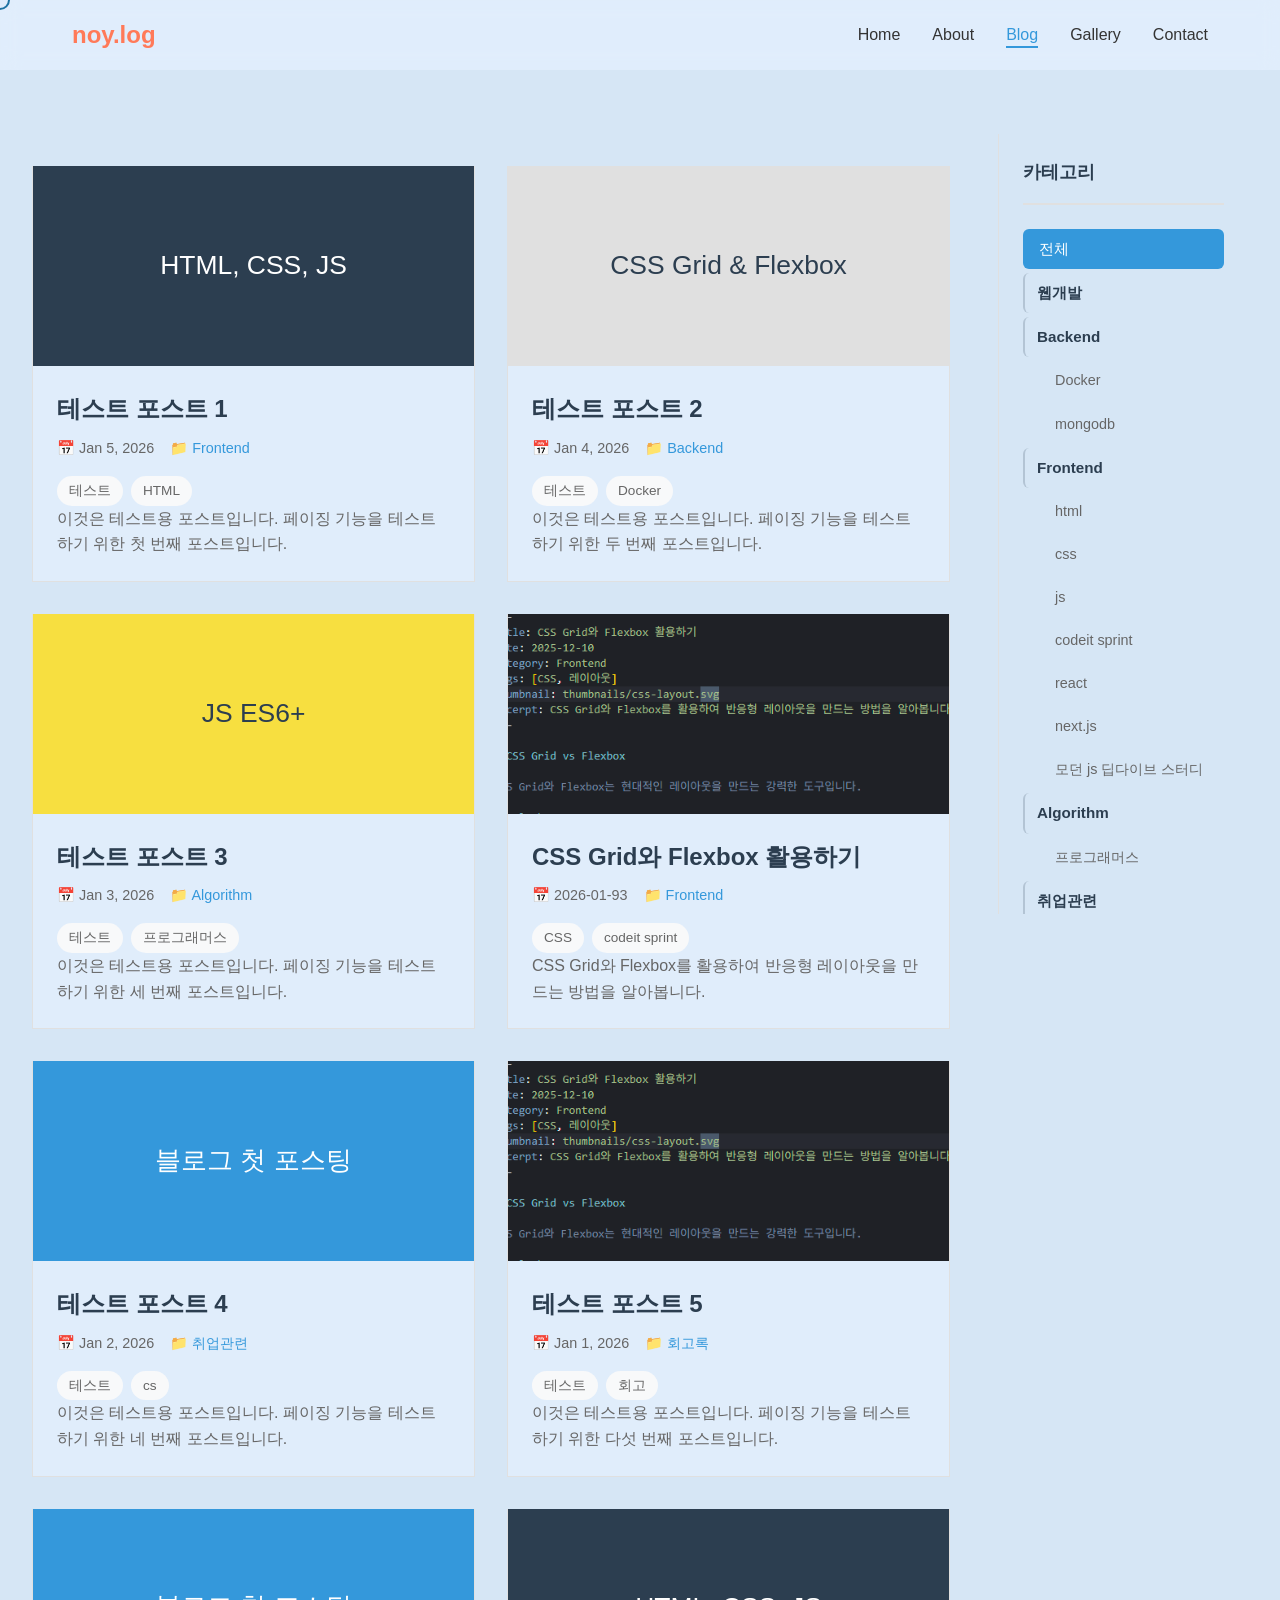
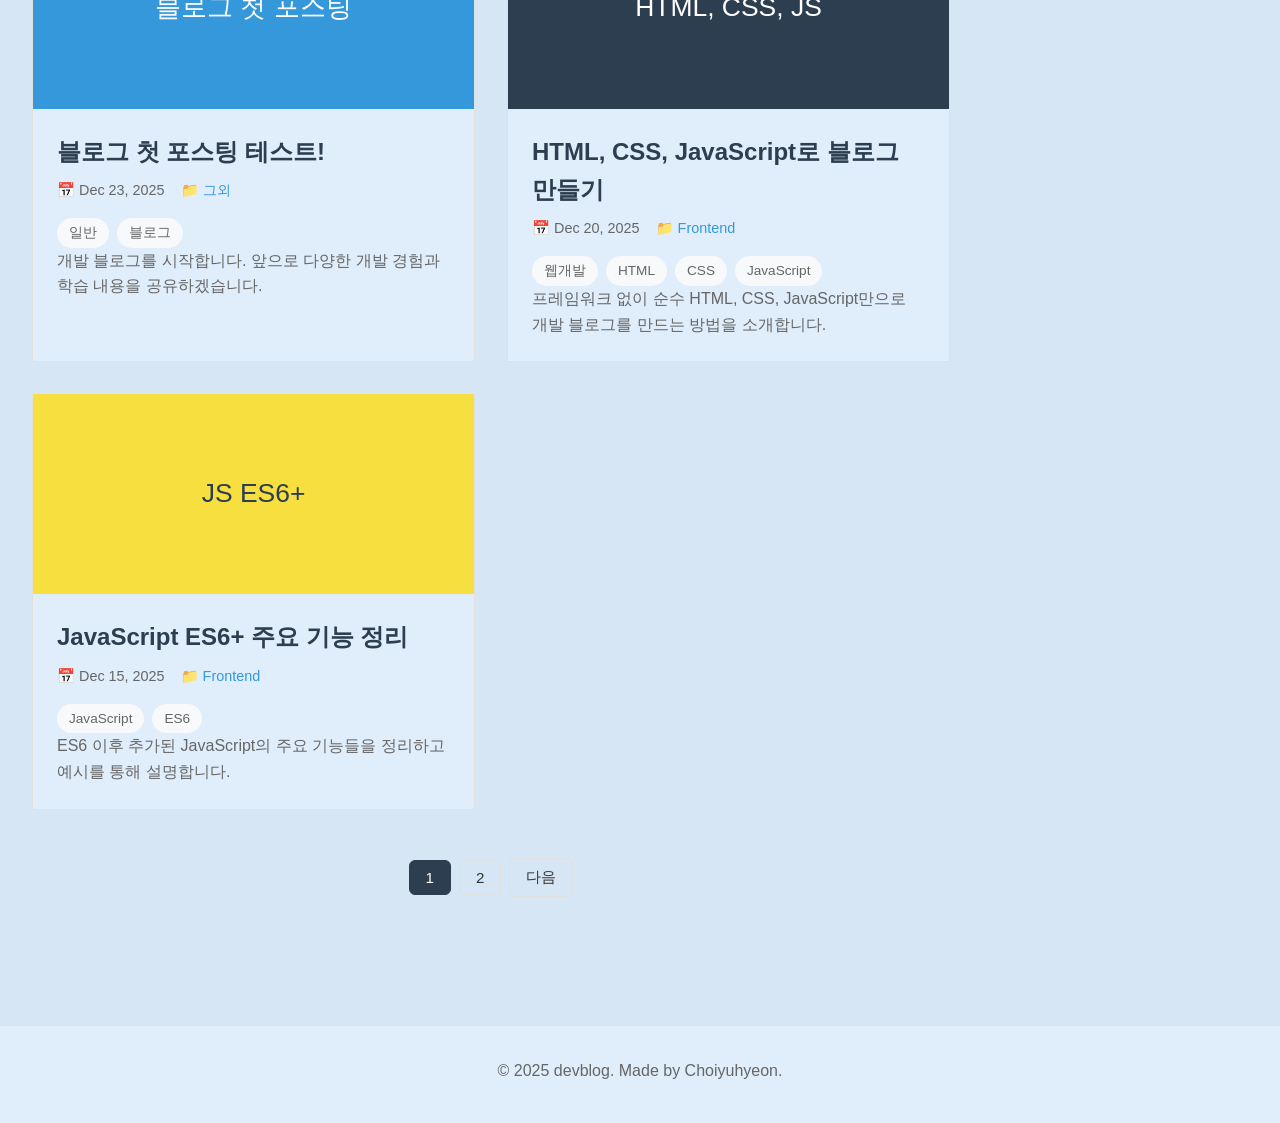
==== index.html @ 43430c58 "Initial commit" ====
<!DOCTYPE html>
<html lang="ko">
<head>
    <meta charset="UTF-8">
    <meta name="viewport" content="width=device-width, initial-scale=1.0">
    <title>devblog - 개발 블로그</title>
    <link rel="stylesheet" href="styles.css">
</head>
<body>
    <nav class="navbar">
        <div class="nav-container">
            <div class="logo">
                <a href="home.html">noy.log</a>
            </div>
            <ul class="nav-menu">
                <li><a href="home.html" class="nav-link">Home</a></li>
                <li><a href="about.html" class="nav-link">About</a></li>
                <li><a href="#blog" class="nav-link">Blog</a></li>
                <li><a href="#gallery" class="nav-link">Gallery</a></li>
                <li><a href="contact.html" class="nav-link">Contact</a></li>
            </ul>
            <button class="sidebar-toggle" id="sidebarToggle" aria-label="사이드바 토글" style="display: none;">☰</button>
            <button class="menu-toggle" aria-label="메뉴 토글">
                <span></span>
                <span></span>
                <span></span>
            </button>
        </div>
    </nav>

    <!-- Sidebar -->
    <aside class="sidebar" id="sidebar">
        <div class="sidebar-header">
            <h3>카테고리</h3>
            <button class="sidebar-close" id="sidebarClose" aria-label="사이드바 닫기">×</button>
        </div>
        <ul class="category-list" id="categoryList">
            <li><a href="#" class="category-link active" data-category="all" onclick="event.preventDefault(); if(typeof filterByCategory === 'function') filterByCategory('all');">전체</a></li>
            <!-- Categories will be loaded dynamically -->
        </ul>
    </aside>

    <div class="sidebar-overlay" id="sidebarOverlay"></div>

    <main class="main-content">

        <!-- Blog Section -->
        <section id="blog" class="section active">
            <div class="blog-container">
                <div class="blog-content">
                    <!-- <h2 class="section-title">블로그 파트 제목!</h2> -->
                    <div class="articles-grid" id="all-articles-grid">
                        <!-- All articles will be loaded here -->
                    </div>
                    <div class="pagination" id="pagination">
                        <!-- Pagination will be loaded here -->
                    </div>
                </div>
                <!-- Right Sidebar for Blog -->
                <aside class="blog-right-sidebar" id="blogRightSidebar">
                    <div class="blog-sidebar-header">
                        <h3>카테고리</h3>
                    </div>
                    <nav class="blog-category-nav">
                        <ul class="blog-category-list" id="blogCategoryList">
                            <!-- Categories will be loaded here -->
                        </ul>
                    </nav>
                </aside>
            </div>
        </section>

        <!-- Blog Post Detail -->
        <section id="post-detail" class="section">
            <div class="post-detail-container">
                <div class="post-detail-content-wrapper">
                    <div class="container">
                        <!-- <a href="#blog" class="back-link">← Back to Blog</a> -->
                        <article class="post-detail" id="post-detail-content">
                            <!-- Post detail will be loaded here -->
                        </article>
                    </div>
                </div>
                <aside class="post-detail-sidebar">
                    <div class="blog-sidebar-header">
                        <h3>카테고리</h3>
                    </div>
                    <nav class="blog-category-nav">
                        <ul class="blog-category-list" id="postDetailCategoryList">
                            <!-- Categories will be loaded here -->
                        </ul>
                    </nav>
                </aside>
            </div>
        </section>

        <!-- Gallery Section -->
        <section id="gallery" class="section">
            <div class="container">
                <h2 class="section-title">Gallery</h2>
                <div class="gallery-content">
                    <p>갤러리 섹션입니다. 프로젝트 스크린샷이나 이미지를 추가할 수 있습니다.</p>
                    <div class="gallery-grid">
                        <div class="gallery-item">
                            <div class="gallery-placeholder">이미지 1</div>
                        </div>
                        <div class="gallery-item">
                            <div class="gallery-placeholder">이미지 2</div>
                        </div>
                        <div class="gallery-item">
                            <div class="gallery-placeholder">이미지 3</div>
                        </div>
                    </div>
                </div>
            </div>
        </section>

    </main>

    <footer class="footer">
        <div class="container">
            <p>© 2025 devblog. Made by Choiyuhyeon.</p>
        </div>
    </footer>

    <div class="custom-cursor" id="customCursor"></div>
    <script src="script.js"></script>
</body>
</html>
---- styles.css ----
/* Reset and Base Styles */
* {
    margin: 0;
    padding: 0;
    box-sizing: border-box;
}

:root {
    --primary-color: #2c3e50;
    --secondary-color: #3498db;
    --text-color: #333;
    --text-light: #666;
    --bg-color: rgb(214, 230, 245);
    --bg-light: #f8f9fa;
    --border-color: #e0e0e0;
    --hover-color: #2980b9;
    --transition: all 0.3s ease;
}

@import url('https://fonts.googleapis.com/css2?family=Quicksand:wght@300;400;500;600;700&display=swap');

body {
    font-family: 'Quicksand', sans-serif;
    line-height: 1.6;
    color: var(--text-color);
    background-color: var(--bg-color);
    overflow-x: hidden;
    cursor: none; /* 기본 커서 숨기기 */
}

/* 커스텀 커서 */
.custom-cursor {
    width: 20px;
    height: 20px;
    border: 2px solid #FF7A59;
    border-radius: 50%;
    position: fixed;
    top: 0;
    left: 0;
    pointer-events: none;
    z-index: 9999;
    transition: transform 0.1s ease, width 0.2s ease, height 0.2s ease, border-color 0.2s ease, opacity 0.3s ease;
    transform: translate(-50%, -50%);
    mix-blend-mode: difference;
    opacity: 1;
}

.custom-cursor.hover {
    width: 40px;
    height: 40px;
    border-color: #FF7A59;
    background-color: rgba(255, 122, 89, 0.1);
}

.custom-cursor.click {
    transform: translate(-50%, -50%) scale(0.8);
}

/* Navigation */
.navbar {
    position: static;
    background-color: #e7f1ffa4;
    backdrop-filter: blur(10px);
    /* box-shadow: 0 2px 10px rgba(0, 0, 0, 0.1); */
    z-index: 1000;
    padding: 1rem 0;
}

.nav-container {
    max-width: 1200px;
    margin: 0 auto;
    padding: 0 2rem;
    display: flex;
    justify-content: space-between;
    align-items: center;
    gap: 1rem;
}

.nav-container .nav-menu {
    margin-left: auto;
}

.logo a {
    font-size: 1.5rem;
    font-weight: bold;
    color: #FF7A59;
    text-decoration: none;
    transition: var(--transition);
}

.logo a:hover {
    color: #FF7A59;
    opacity: 0.8;
}

.nav-menu {
    display: flex;
    list-style: none;
    gap: 2rem;
}

.nav-link {
    color: var(--text-color);
    text-decoration: none;
    font-weight: 500;
    transition: var(--transition);
    position: relative;
}

.nav-link:hover,
.nav-link.active {
    color: var(--secondary-color);
}

.nav-link.active::after {
    content: '';
    position: absolute;
    bottom: -5px;
    left: 0;
    right: 0;
    height: 2px;
    background-color: var(--secondary-color);
}

.menu-toggle {
    display: none;
    flex-direction: column;
    background: none;
    border: none;
    cursor: pointer;
    gap: 5px;
}

.menu-toggle span {
    width: 25px;
    height: 3px;
    background-color: var(--primary-color);
    transition: var(--transition);
}

.sidebar-toggle {
    display: block;
    background: none;
    border: none;
    font-size: 1.5rem;
    cursor: pointer;
    color: var(--primary-color);
    padding: 0.5rem;
    margin-left: 1rem;
    transition: var(--transition);
    order: 3;
}

.sidebar-toggle:hover {
    color: var(--secondary-color);
}

/* Sidebar */
.sidebar {
    position: fixed;
    left: -300px;
    top: 70px;
    width: 280px;
    height: calc(100vh - 70px);
    background-color: var(--bg-color);
    box-shadow: 2px 0 10px rgba(0, 0, 0, 0.1);
    transition: left 0.3s ease;
    z-index: 999;
    overflow-y: auto;
    border-right: 1px solid var(--border-color);
}

.sidebar.active {
    left: 0;
}

.sidebar-header {
    display: flex;
    justify-content: space-between;
    align-items: center;
    padding: 1.5rem;
    border-bottom: 1px solid var(--border-color);
    background-color: var(--bg-light);
}

.sidebar-header h3 {
    font-size: 1.25rem;
    color: var(--primary-color);
    margin: 0;
}

.sidebar-close {
    background: none;
    border: none;
    font-size: 2rem;
    cursor: pointer;
    color: var(--text-light);
    line-height: 1;
    padding: 0;
    width: 30px;
    height: 30px;
    display: flex;
    align-items: center;
    justify-content: center;
    transition: var(--transition);
}

.sidebar-close:hover {
    color: var(--primary-color);
}

.category-list {
    list-style: none;
    padding: 0;
    margin: 0;
}

.category-list li {
    border-bottom: 1px solid var(--border-color);
}

.category-link {
    display: block;
    padding: 1rem 1.5rem;
    color: var(--text-color);
    text-decoration: none;
    transition: var(--transition);
    font-weight: 500;
}

.category-link:hover {
    background-color: var(--bg-light);
    color: var(--secondary-color);
    padding-left: 2rem;
}

.category-link.active {
    background-color: var(--secondary-color);
    color: white;
}

.sidebar-overlay {
    position: fixed;
    top: 0;
    left: 0;
    right: 0;
    bottom: 0;
    background-color: rgba(0, 0, 0, 0.5);
    opacity: 0;
    visibility: hidden;
    transition: opacity 0.3s ease, visibility 0.3s ease;
    z-index: 998;
}

.sidebar-overlay.active {
    opacity: 1;
    visibility: visible;
}

/* Main Content */
.main-content {
    margin-top: 0;
    min-height: calc(100vh - 80px);
    transition: margin-left 0.3s ease;
}

/* home.html에서만 margin-top 제거 */
body:has(.home-hero) .main-content {
    margin-top: 0;
}

.section {
    display: none;
    padding: 4rem 0;
    animation: fadeIn 0.5s ease;
}

.section.active {
    display: block;
}

@keyframes fadeIn {
    from {
        opacity: 0;
        transform: translateY(20px);
    }
    to {
        opacity: 1;
        transform: translateY(0);
    }
}

.container {
    max-width: 1200px;
    margin: 0 auto;
    padding: 0 2rem;
}

/* Hero Section */
.hero {
    text-align: center;
    padding: 4rem 0;
    background: linear-gradient(135deg, var(--bg-light) 0%, var(--bg-color) 100%);
    border-radius: 10px;
    margin-bottom: 4rem;
}

.hero-title {
    font-size: 3rem;
    font-weight: bold;
    color: var(--primary-color);
    margin-bottom: 1rem;
}

.hero-subtitle {
    font-size: 1.25rem;
    color: var(--text-light);
}

/* Section Header */
.section-header {
    display: flex;
    justify-content: space-between;
    align-items: center;
    margin-bottom: 2rem;
}

.section-title {
    font-size: 2.5rem;
    color: var(--primary-color);
    margin-bottom: 2rem;
}

.view-all-link {
    color: var(--secondary-color);
    text-decoration: none;
    font-weight: 500;
    transition: var(--transition);
}

.view-all-link:hover {
    color: var(--hover-color);
}

/* Blog Container */
.blog-container {
    display: flex;
    gap: 3rem;
    max-width: 1400px;
    margin: 0 auto;
    padding: 0 2rem;
}

.blog-content {
    flex: 1;
    min-width: 0;
}

/* Articles Grid */
.articles-grid {
    display: grid;
    grid-template-columns: repeat(auto-fill, minmax(300px, 1fr));
    gap: 2rem;
    margin-top: 2rem;
}

/* Pagination */
.pagination {
    margin-top: 3rem;
    display: flex;
    justify-content: center;
    align-items: center;
}

.pagination-container {
    display: flex;
    gap: 0.5rem;
    align-items: center;
    flex-wrap: wrap;
}

.pagination-btn {
    padding: 0.5rem 1rem;
    border: 1px solid var(--border-color);
    background-color: var(--bg-color);
    color: var(--text-color);
    border-radius: 6px;
    cursor: pointer;
    transition: var(--transition);
    font-size: 0.95rem;
    min-width: 40px;
    text-align: center;
}


.pagination-btn.active {
    background-color: var(--primary-color);
    color: white;
    border-color: var(--primary-color);
}

.pagination-btn:disabled {
    opacity: 0.5;
    cursor: not-allowed;
}

.pagination-ellipsis {
    padding: 0 0.5rem;
    color: var(--text-light);
}

/* Blog Right Sidebar */
.blog-right-sidebar {
    width: 250px;
    position: sticky;
    top: 100px;
    height: fit-content;
    max-height: calc(100vh - 120px);
    background-color: var(--bg-color);
    border-left: 1px solid var(--border-color);
    padding: 1.5rem;
    overflow-y: hidden;
}

.blog-sidebar-header {
    margin-bottom: 1.5rem;
    padding-bottom: 1rem;
    border-bottom: 2px solid var(--border-color);
}

.blog-sidebar-header h3 {
    font-size: 1.1rem;
    font-weight: 600;
    color: var(--primary-color);
    margin: 0;
}

.blog-category-nav {
    margin: 0;
}

.blog-category-list {
    list-style: none;
    padding: 0;
    margin: 0;
}

.blog-category-list > li {
    margin-bottom: 0.25rem;
}

.blog-category-item {
    display: block;
    padding: 0.5rem 1rem;
    color: var(--text-color);
    text-decoration: none;
    border-radius: 6px;
    transition: var(--transition);
    font-weight: 500;
    font-size: 0.95rem;
}

.blog-category-item:hover {
    background-color: transparent;
    color: var(--secondary-color);
}

.blog-category-item.active {
    background-color: var(--secondary-color);
    color: white;
}

.blog-category-item.parent {
    font-weight: 600;
    color: var(--primary-color);
    margin-top: 0.75rem;
    margin-bottom: 0.25rem;
    border-left: 2px solid rgba(44, 62, 80, 0.2);
    padding-left: 0.75rem;
}

.blog-category-item.parent:first-child {
    margin-top: 0;
}

.blog-category-item.child {
    padding-left: 2rem;
    font-weight: 400;
    font-size: 0.9rem;
    color: var(--text-light);
}

.blog-category-item.child:hover {
    color: var(--secondary-color);
}

.blog-category-item.child.active {
    background-color: var(--secondary-color);
    color: white;
}

.article-card {
    background: #e7f1ffa4;
    border: 1px solid var(--border-color);
    border-top: none;
    border-radius: 0;
    padding: 0;
    transition: var(--transition);
    cursor: pointer;
    text-decoration: none;
    color: inherit;
    display: block;
    overflow: hidden;
}

.article-thumbnail {
    width: 100%;
    height: 200px;
    overflow: hidden;
    background-color: var(--bg-light);
    display: flex;
    align-items: center;
    justify-content: center;
    flex-shrink: 0;
}

.article-thumbnail img {
    width: 100%;
    height: 100%;
    object-fit: cover;
    transition: var(--transition);
    display: block;
}

.article-card:hover .article-thumbnail img {
    transform: scale(1.05);
}

.article-content {
    padding: 1.5rem;
}

.article-card:hover {
    /* transform: translateY(-5px); */
    box-shadow: 0 10px 30px rgba(0, 0, 0, 0.1);
    /* border-color: var(--secondary-color); */
}

.article-card .article-content h3 {
    font-size: 1.5rem;
    margin-bottom: 0.5rem;
    color: var(--primary-color);
}

.article-card .article-content .article-meta {
    display: flex;
    align-items: center;
    gap: 1rem;
    margin-bottom: 1rem;
    font-size: 0.9rem;
    color: var(--text-light);
}

.article-date {
    display: flex;
    align-items: center;
    gap: 0.5rem;
}

.article-category {
    display: flex;
    align-items: center;
    gap: 0.5rem;
    color: var(--secondary-color);
    font-weight: 500;
}

.article-tags {
    display: flex;
    gap: 0.5rem;
    flex-wrap: wrap;
    margin-top: 1rem;
}

.tag {
    background-color: var(--bg-light);
    color: var(--text-light);
    padding: 0.25rem 0.75rem;
    border-radius: 20px;
    font-size: 0.85rem;
}

.article-card .article-content .article-excerpt {
    color: var(--text-light);
    line-height: 1.6;
}

/* Post Detail */
.back-link {
    display: inline-block;
    margin-bottom: 2rem;
    color: var(--secondary-color);
    text-decoration: none;
    font-weight: 500;
    transition: var(--transition);
}

.back-link:hover {
    color: var(--hover-color);
}

/* Post Detail Container */
.post-detail-container {
    display: flex;
    gap: 3rem;
    max-width: 1400px;
    margin: 0 auto;
    padding: 0 2rem;
}

.post-detail-sidebar {
    width: 250px;
    position: sticky;
    top: 100px;
    height: fit-content;
    max-height: calc(100vh - 120px);
    background-color: var(--bg-color);
    border-left: 1px solid var(--border-color);
    padding: 1.5rem;
    overflow-y: hidden;
}

.post-detail-content-wrapper {
    flex: 1;
    min-width: 0;
}

.post-detail {
    max-width: 800px;
    margin: 0 auto;
    background: var(--bg-color);
    padding: 2rem;
    border-radius: 8px;
    border: 1px solid #B7CDE3;
    /* box-shadow: 0 2px 10px rgba(0, 0, 0, 0.05); */
}

.post-detail h1 {
    font-size: 2.5rem;
    color: var(--primary-color);
    margin-bottom: 1rem;
}

.post-detail .post-meta {
    display: flex;
    align-items: center;
    flex-wrap: wrap;
    gap: 1rem;
    margin-bottom: 2rem;
    padding-bottom: 1rem;
    border-bottom: 1px solid #B7CDE3;
    color: var(--text-light);
}

.post-detail .post-meta > span {
    display: inline-flex;
    align-items: center;
}

.post-detail .post-meta .article-tags {
    display: inline-flex;
    align-items: center;
    gap: 0.5rem;
    margin: 0;
}

.post-detail .post-content {
    line-height: 1.8;
    color: var(--text-color);
}

.post-detail .post-content h2 {
    font-size: 2rem;
    color: var(--primary-color);
    margin-top: 2rem;
    margin-bottom: 1rem;
}

.post-detail .post-content h3 {
    font-size: 1.5rem;
    color: var(--primary-color);
    margin-top: 1.5rem;
    margin-bottom: 0.75rem;
}

.post-detail .post-content p {
    margin-bottom: 1rem;
}

.post-detail .post-content code {
    background-color: #1a1a1a;
    color: #e5e5e5;
    padding: 0.2rem 0.4rem;
    border-radius: 4px;
    font-family: 'Courier New', monospace;
    font-size: 0.9em;
}

.post-detail .post-content pre {
    background-color: #1a1a1a;
    color: #e5e5e5;
    padding: 1.5rem;
    border-radius: 8px;
    overflow-x: auto;
    margin: 1.5rem 0;
    position: relative;
    border: 1px solid #333;
}

.post-detail .post-content pre code {
    background: none;
    padding: 0;
    color: #e5e5e5;
    font-size: 0.9rem;
    line-height: 1.6;
    display: block;
}

/* 코드 블록 언어 라벨 */
.post-detail .post-content pre::before {
    content: attr(data-lang);
    position: absolute;
    top: 0.5rem;
    right: 1rem;
    font-size: 0.75rem;
    color: #888;
    text-transform: uppercase;
    font-weight: 600;
    letter-spacing: 0.05em;
}

.post-detail .post-content pre:not([data-lang])::before,
.post-detail .post-content pre[data-lang=""]::before {
    display: none;
}

/* 코드 하이라이팅 색상 */
.post-detail .post-content pre code .code-keyword {
    color: #c792ea;
    font-weight: 600;
}

.post-detail .post-content pre code .code-string {
    color: #c3e88d;
}

.post-detail .post-content pre code .code-number {
    color: #f78c6c;
}

.post-detail .post-content pre code .code-comment {
    color: #546e7a;
    font-style: italic;
}

.post-detail .post-content ul,
.post-detail .post-content ol {
    margin-left: 2rem;
    margin-bottom: 1rem;
}

.post-detail .post-content li {
    margin-bottom: 0.5rem;
}

/* About Section */
.about-content {
    max-width: 800px;
    margin: 0 auto;
}

.about-text p {
    margin-bottom: 1.5rem;
    line-height: 1.8;
    color: var(--text-color);
}

.skills {
    margin-top: 2rem;
}

.skills h3 {
    font-size: 1.5rem;
    color: var(--primary-color);
    margin-bottom: 1rem;
}

.skills-list {
    list-style: none;
    display: flex;
    flex-wrap: wrap;
    gap: 1rem;
}

.skills-list li {
    background-color: var(--bg-light);
    padding: 0.5rem 1rem;
    border-radius: 20px;
    color: var(--text-color);
}

/* Gallery Section */
.gallery-content {
    max-width: 1000px;
    margin: 0 auto;
}

.gallery-grid {
    display: grid;
    grid-template-columns: repeat(auto-fill, minmax(250px, 1fr));
    gap: 1.5rem;
    margin-top: 2rem;
}

.gallery-item {
    aspect-ratio: 1;
    border-radius: 8px;
    overflow: hidden;
    box-shadow: 0 2px 10px rgba(0, 0, 0, 0.1);
}

.gallery-placeholder {
    width: 100%;
    height: 100%;
    background: linear-gradient(135deg, var(--bg-light) 0%, var(--border-color) 100%);
    display: flex;
    align-items: center;
    justify-content: center;
    color: var(--text-light);
    font-weight: 500;
}

/* Contact Section */
.contact-content {
    max-width: 600px;
    margin: 0 auto;
    text-align: center;
}

.contact-content p {
    margin-bottom: 2rem;
    font-size: 1.1rem;
    color: var(--text-color);
}

.contact-links {
    display: flex;
    justify-content: center;
    gap: 2rem;
    flex-wrap: wrap;
}

.contact-link {
    display: inline-block;
    padding: 0.75rem 2rem;
    background-color: var(--secondary-color);
    color: white;
    text-decoration: none;
    border-radius: 25px;
    transition: var(--transition);
    font-weight: 500;
}

.contact-link:hover {
    background-color: var(--hover-color);
    transform: translateY(-2px);
    box-shadow: 0 5px 15px rgba(52, 152, 219, 0.3);
}

/* Footer */
.footer {
    background-color: #e7f1ffa4;
    padding: 2rem 0;
    text-align: center;
    margin-top: 4rem;
    border-top: 1px solid var(--border-color);
}

.footer p {
    color: var(--text-light);
    margin-bottom: 0.5rem;
}

.footer-sub {
    font-size: 0.9rem;
}

/* Responsive Design */
@media (max-width: 768px) {
    .sidebar {
        width: 100%;
        left: -100%;
    }

    .sidebar.active {
        left: 0;
    }

    .nav-menu {
        position: fixed;
        left: -100%;
        top: 70px;
        flex-direction: column;
        background-color: white;
        width: 100%;
        text-align: center;
        transition: 0.3s;
        box-shadow: 0 10px 27px rgba(0, 0, 0, 0.05);
        padding: 2rem 0;
    }

    .nav-menu.active {
        left: 0;
    }

    .menu-toggle {
        display: flex;
    }

    .sidebar-toggle {
        display: block;
    }

    .hero-title {
        font-size: 2rem;
    }

    .hero-subtitle {
        font-size: 1rem;
    }

    .section-title {
        font-size: 2rem;
    }

    .articles-grid {
        grid-template-columns: 1fr;
    }

    .article-thumbnail {
        height: 180px;
    }

    .container {
        padding: 0 1rem;
    }

    .section-header {
        flex-direction: column;
        align-items: flex-start;
        gap: 1rem;
    }
}

@media (max-width: 480px) {
    .hero {
        padding: 2rem 0;
    }

    .section {
        padding: 2rem 0;
    }

    .post-detail {
        padding: 1rem;
    }

    .post-detail h1 {
        font-size: 1.75rem;
    }
}

/* Home Page Layout (WENIVLOG Style) */
.home-hero {
    width: 100%;
    text-align: center;
    padding: 7rem 0 7rem;
    margin-top: 0;
    margin-bottom: 4rem;
    background-color: #B7CDE3;
}

.home-hero .container {
    text-align: center;
    display: flex;
    flex-direction: column;
    align-items: center;
    gap: 1.5rem;
}

.home-hero-profile {
    width: 150px;
    height: 150px;
    border-radius: 50%;
    object-fit: cover;
    border: 4px solid var(--border-color);
    box-shadow: 0 4px 12px rgba(0, 0, 0, 0.1);
    margin-bottom: 0.5rem;
}

.home-hero-title {
    font-size: 2rem;
    font-weight: bold;
    color: var(--primary-color);
    margin: 0;
    letter-spacing: -0.02em;
}

.home-hero-github {
    display: inline-flex;
    align-items: center;
    justify-content: center;
    color: var(--text-color);
    text-decoration: none;
    transition: var(--transition);
    margin-top: 0.5rem;
    padding: 0.5rem;
    border-radius: 50%;
    background-color: transparent;
}

.home-hero-github:hover {
    color: var(--secondary-color);
    background-color: var(--bg-light);
    transform: scale(1.1);
}

.home-hero-github svg {
    width: 28px;
    height: 28px;
}

.home-hero-subtitle {
    font-size: 1.25rem;
    color: var(--text-light);
    font-weight: 400;
    min-height: 1.5em;
}

.typing-cursor {
    display: inline-block;
    animation: blink 1s infinite;
    color: var(--secondary-color);
    font-weight: bold;
}

@keyframes blink {
    0%, 50% {
        opacity: 1;
    }
    51%, 100% {
        opacity: 0;
    }
}

.home-articles {
    max-width: 800px;
    margin: 0 auto;
}

.home-articles-header {
    margin-bottom: 3rem;
    padding-bottom: 1rem;
    border-bottom: 2px solid var(--border-color);
}

.home-section-title {
    font-size: 1.75rem;
    font-weight: 600;
    color: var(--primary-color);
    margin: 0;
}

.home-articles-list {
    display: flex;
    flex-direction: column;
    gap: 0;
}

/* Home Page Article List Style */
.home-articles-list .article-card {
    background: transparent;
    border: none;
    border-bottom: 1px solid #93a2b386;
    border-radius: 0;
    padding: 2.5rem 0;
    margin: 0;
    display: flex;
    gap: 2rem;
    text-align: left;
    cursor: pointer;
    transition: var(--transition);
}

.home-articles-list .article-thumbnail {
    width: 200px;
    height: 120px;
    flex-shrink: 0;
    border-radius: 6px;
    overflow: hidden;
    background-color: var(--bg-light);
}

.home-articles-list .article-thumbnail img {
    width: 100%;
    height: 100%;
    object-fit: cover;
}

.home-articles-list .article-content {
    flex: 1;
    padding: 0;
}

.home-articles-list .article-card:first-child {
    padding-top: 0;
}

.home-articles-list .article-card:last-child {
    border-bottom: none;
}

.home-articles-list .article-card:hover {
    box-shadow: none;
    transform: none;
    padding-left: 1rem;
}

.home-articles-list .article-card .article-content h3 {
    font-size: 1.5rem;
    margin-bottom: 0.75rem;
    color: var(--primary-color);
    font-weight: 600;
    line-height: 1.4;
    transition: var(--transition);
}

.home-articles-list .article-card:hover .article-content h3 {
    color: var(--secondary-color);
}

.home-articles-list .article-card .article-content .article-meta {
    display: flex;
    align-items: center;
    gap: 1rem;
    margin-bottom: 0.75rem;
    font-size: 0.9rem;
    color: var(--text-light);
    flex-wrap: wrap;
}

.home-articles-list .article-date {
    display: flex;
    align-items: center;
    gap: 0.5rem;
}

.home-articles-list .article-category {
    display: inline-block;
    padding: 0.25rem 0.75rem;
    background-color: var(--bg-light);
    color: var(--text-light);
    border-radius: 12px;
    font-size: 0.85rem;
    font-weight: 500;
}

.home-articles-list .article-excerpt {
    color: var(--text-light);
    line-height: 1.7;
    margin-top: 0.75rem;
    font-size: 0.95rem;
}

.home-more-posts {
    margin-top: 3rem;
    text-align: center;
    padding-top: 2rem;
    border-top: 1px solid var(--border-color);
}

.more-posts-link {
    color: #FF7A59;
    text-decoration: none;
    font-size: 1.1rem;
    font-weight: 500;
    transition: var(--transition);
    display: inline-block;
}

.more-posts-link:hover {
    opacity: 0.8;
    transform: translateX(5px);
}

.home-articles-list .article-card .article-content .article-tags {
    margin-top: 1rem;
    display: flex;
    gap: 0.5rem;
    flex-wrap: wrap;
}

.home-articles-list .tag {
    background-color: var(--bg-light);
    color: var(--text-light);
    padding: 0.25rem 0.75rem;
    border-radius: 12px;
    font-size: 0.85rem;
    font-weight: 400;
}

/* Responsive for Home Page */
@media (max-width: 768px) {
    .home-hero {
        padding: 4rem 0 3rem;
    }

    .home-hero-title {
        font-size: 2.5rem;
    }

    .home-hero-subtitle {
        font-size: 1.1rem;
    }

    .home-articles {
        padding: 0 1rem;
    }

    .home-articles-list .article-card {
        padding: 2rem 0;
        flex-direction: column;
    }

    .home-articles-list .article-thumbnail {
        width: 100%;
        height: 180px;
    }

    .home-articles-list .article-card:hover {
        padding-left: 0;
    }

    .home-articles-list .article-card .article-content h3 {
        font-size: 1.25rem;
    }
}
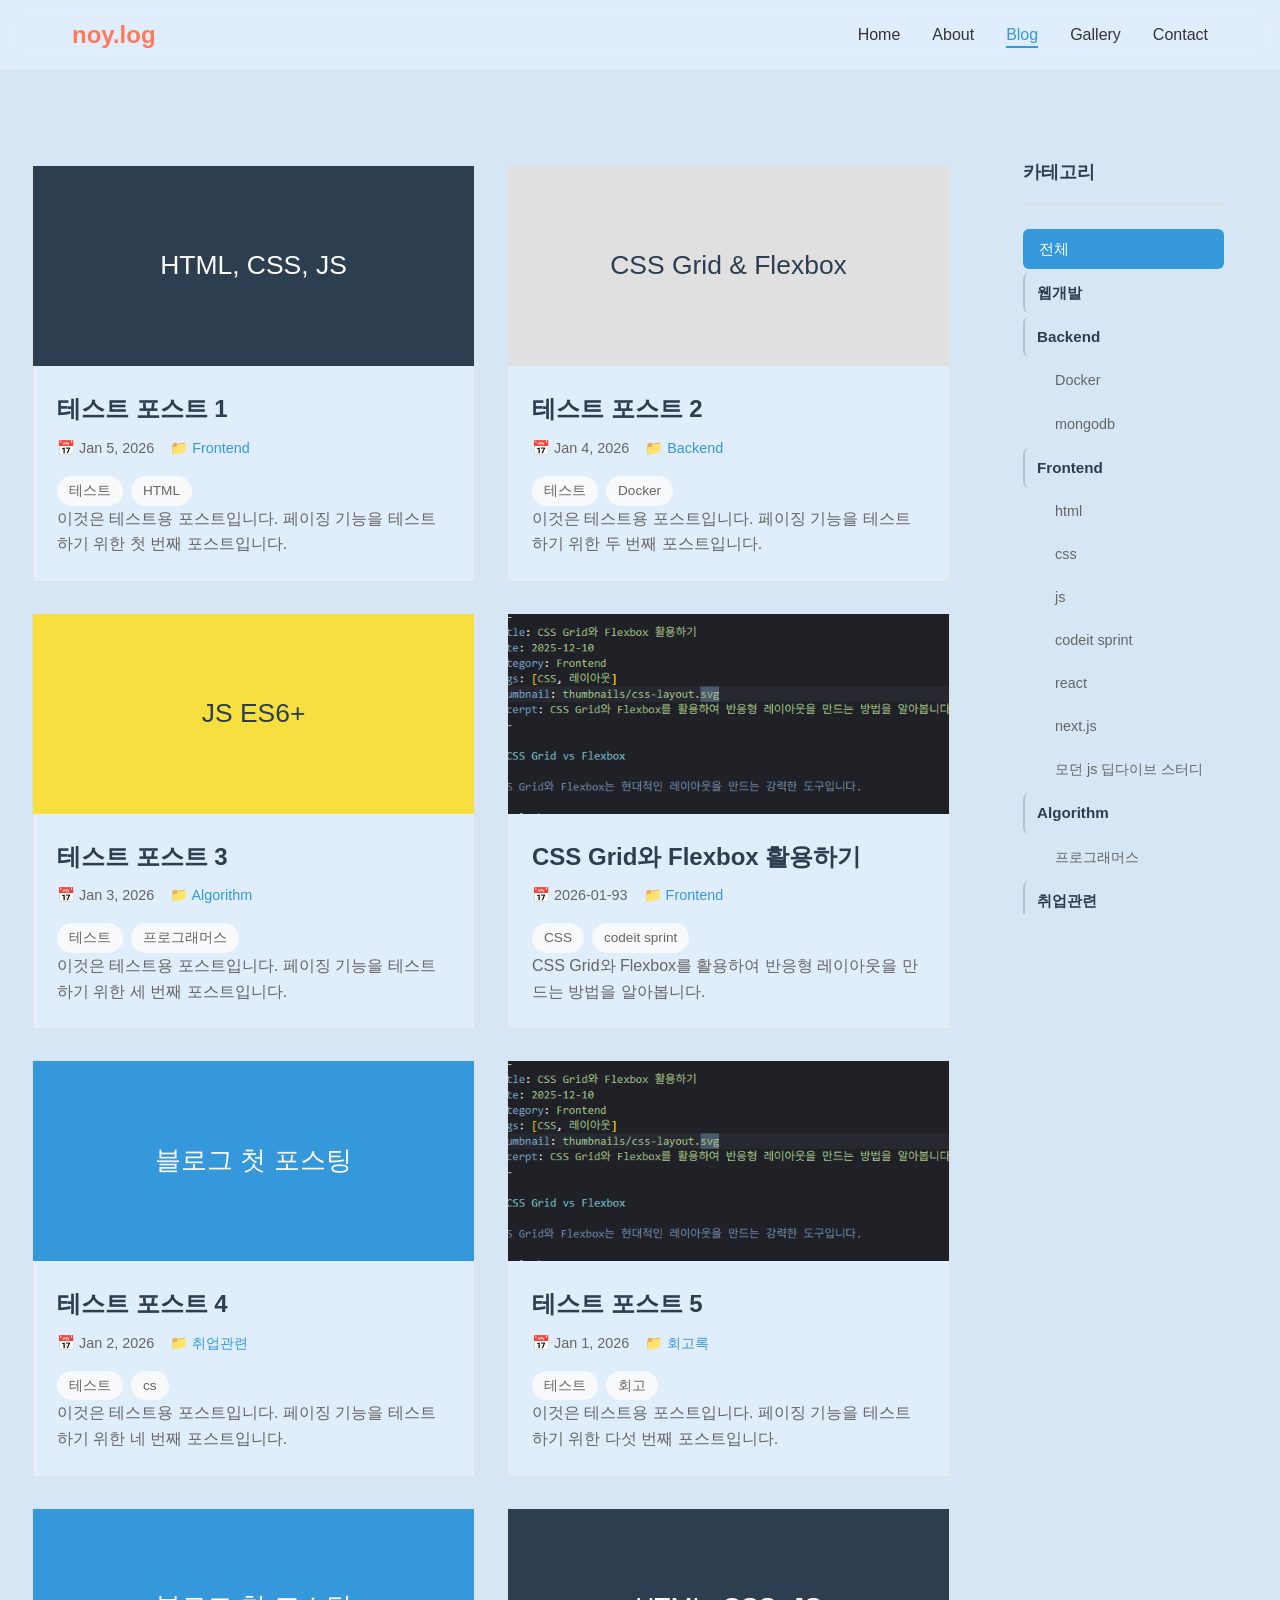
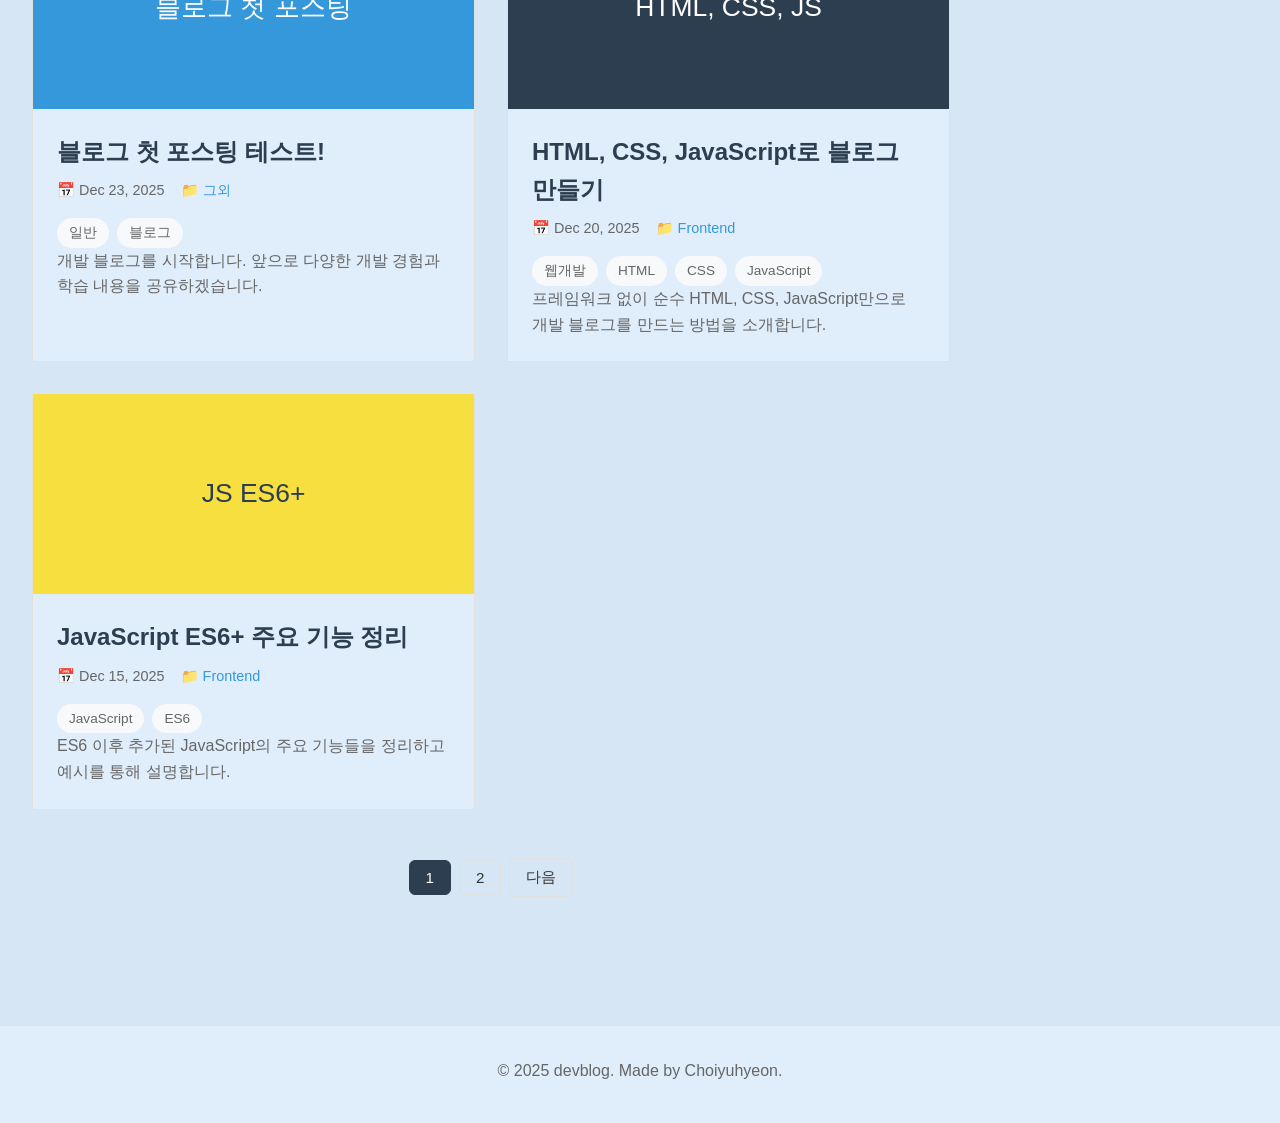
==== commit 2b667cc7: "fixed: 배포 관련 오류 수정" ====
--- a/index.html
+++ b/index.html
@@ -123,7 +123,6 @@
         </div>
     </footer>
 
-    <div class="custom-cursor" id="customCursor"></div>
     <script src="script.js"></script>
 </body>
 </html>
--- a/styles.css
+++ b/styles.css
@@ -25,35 +25,6 @@
     color: var(--text-color);
     background-color: var(--bg-color);
     overflow-x: hidden;
-    cursor: none; /* 기본 커서 숨기기 */
-}
-
-/* 커스텀 커서 */
-.custom-cursor {
-    width: 20px;
-    height: 20px;
-    border: 2px solid #FF7A59;
-    border-radius: 50%;
-    position: fixed;
-    top: 0;
-    left: 0;
-    pointer-events: none;
-    z-index: 9999;
-    transition: transform 0.1s ease, width 0.2s ease, height 0.2s ease, border-color 0.2s ease, opacity 0.3s ease;
-    transform: translate(-50%, -50%);
-    mix-blend-mode: difference;
-    opacity: 1;
-}
-
-.custom-cursor.hover {
-    width: 40px;
-    height: 40px;
-    border-color: #FF7A59;
-    background-color: rgba(255, 122, 89, 0.1);
-}
-
-.custom-cursor.click {
-    transform: translate(-50%, -50%) scale(0.8);
 }
 
 /* Navigation */
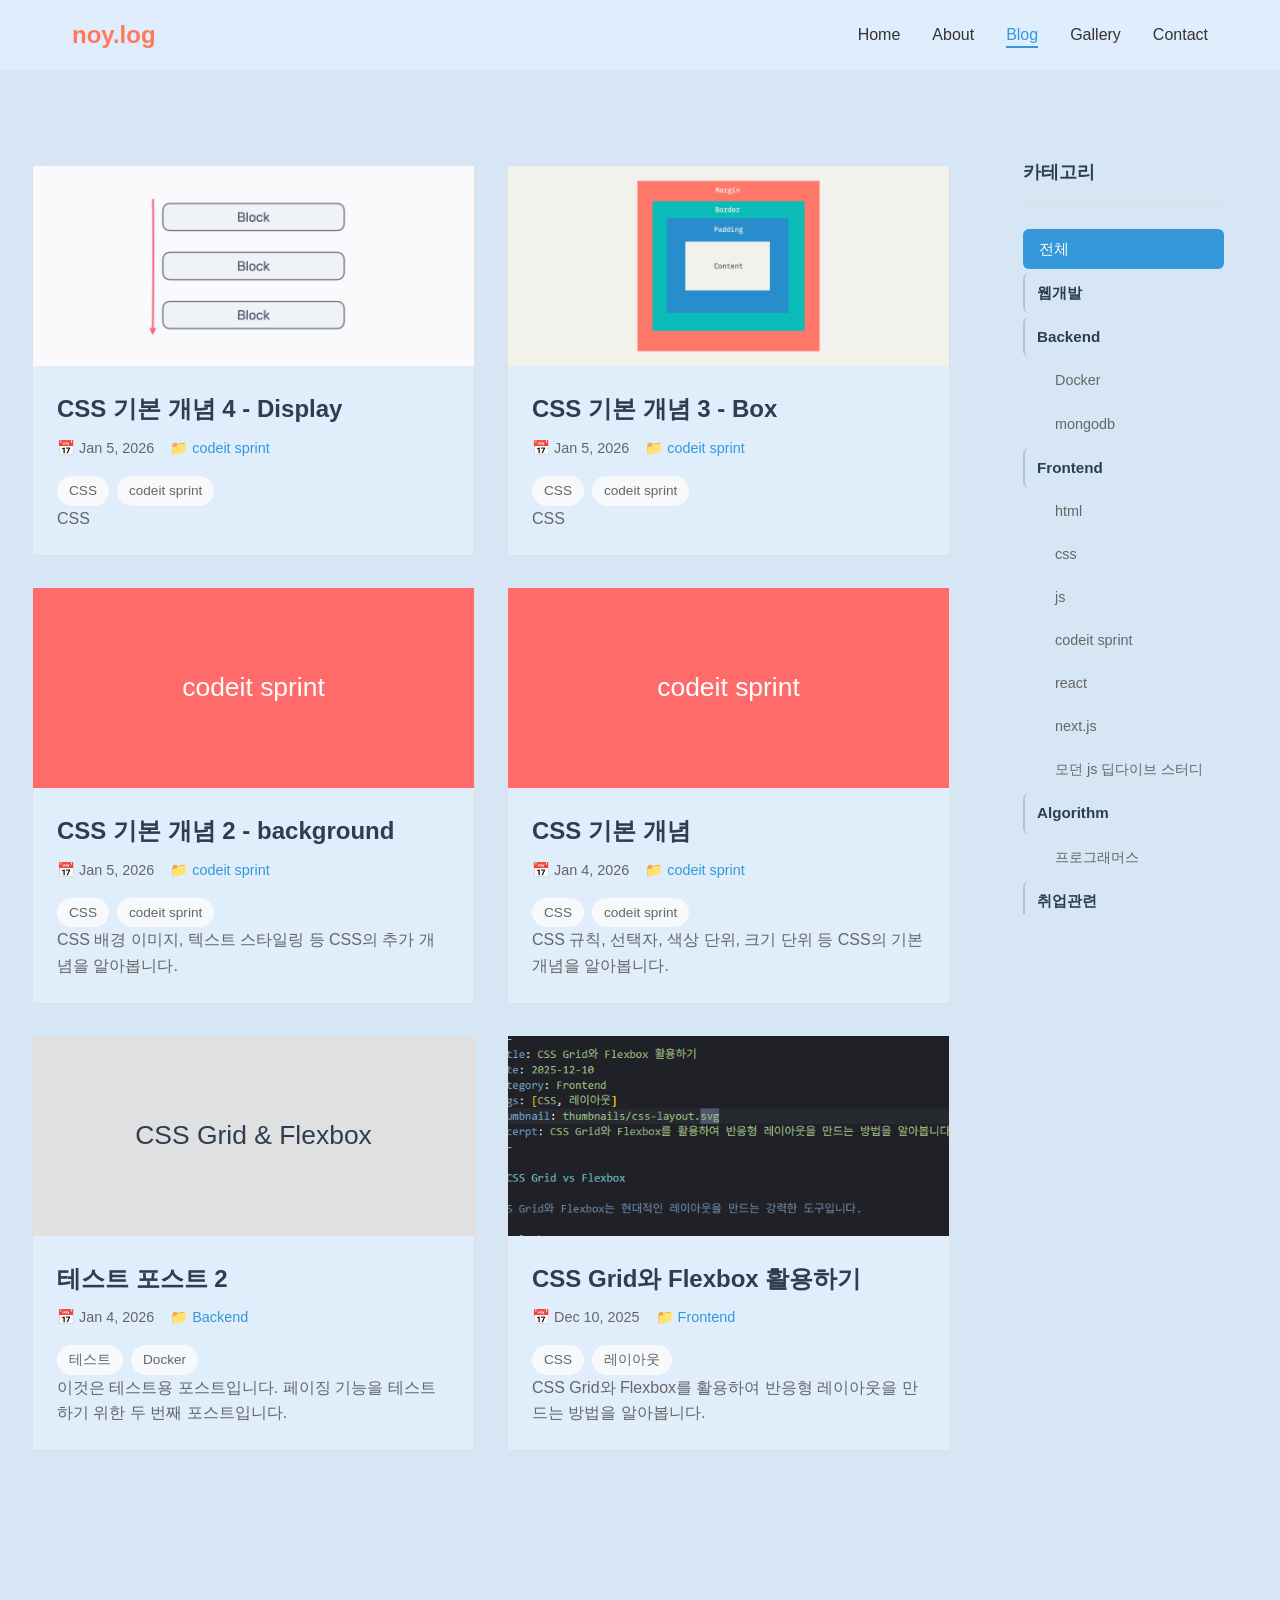
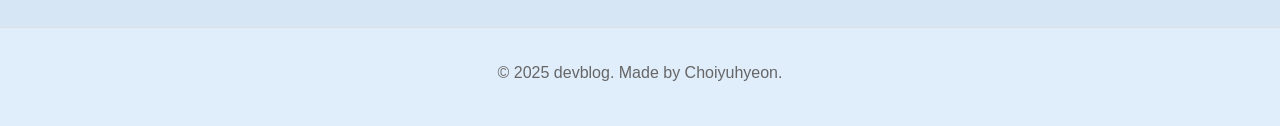
==== commit 761e9b7d: "feat: 게시글 업로드" ====
--- a/index.html
+++ b/index.html
@@ -3,21 +3,22 @@
 <head>
     <meta charset="UTF-8">
     <meta name="viewport" content="width=device-width, initial-scale=1.0">
-    <title>devblog - 개발 블로그</title>
+    <title>noylog - 성장하는 개발자 일지</title>
+    <link rel="icon" type="image/svg+xml" href="/favicon.svg">
     <link rel="stylesheet" href="styles.css">
 </head>
 <body>
     <nav class="navbar">
         <div class="nav-container">
             <div class="logo">
-                <a href="home.html">noy.log</a>
+                <a href="/home">noy.log</a>
             </div>
             <ul class="nav-menu">
-                <li><a href="home.html" class="nav-link">Home</a></li>
-                <li><a href="about.html" class="nav-link">About</a></li>
+                <li><a href="/home" class="nav-link">Home</a></li>
+                <li><a href="/about" class="nav-link">About</a></li>
                 <li><a href="#blog" class="nav-link">Blog</a></li>
                 <li><a href="#gallery" class="nav-link">Gallery</a></li>
-                <li><a href="contact.html" class="nav-link">Contact</a></li>
+                <li><a href="/contact" class="nav-link">Contact</a></li>
             </ul>
             <button class="sidebar-toggle" id="sidebarToggle" aria-label="사이드바 토글" style="display: none;">☰</button>
             <button class="menu-toggle" aria-label="메뉴 토글">
--- a/styles.css
+++ b/styles.css
@@ -17,10 +17,10 @@
     --transition: all 0.3s ease;
 }
 
-@import url('https://fonts.googleapis.com/css2?family=Quicksand:wght@300;400;500;600;700&display=swap');
+@import url('https://fonts.googleapis.com/css2?family=Noto+Sans:wght@300;400;500;600;700&display=swap');
 
 body {
-    font-family: 'Quicksand', sans-serif;
+    font-family: "Noto Sans", sans-serif;
     line-height: 1.6;
     color: var(--text-color);
     background-color: var(--bg-color);
@@ -669,32 +669,36 @@
 }
 
 .post-detail .post-content code {
-    background-color: #1a1a1a;
-    color: #e5e5e5;
+    background-color: #fff9c4;
+    color: #333;
     padding: 0.2rem 0.4rem;
     border-radius: 4px;
-    font-family: 'Courier New', monospace;
+    font-family: "Noto Sans", sans-serif;
     font-size: 0.9em;
+    font-weight: 500;
 }
 
 .post-detail .post-content pre {
-    background-color: #1a1a1a;
-    color: #e5e5e5;
+    background-color: #f8f9fa;
+    color: #2c3e50;
     padding: 1.5rem;
     border-radius: 8px;
     overflow-x: auto;
     margin: 1.5rem 0;
     position: relative;
-    border: 1px solid #333;
+    border: 1px solid #e0e0e0;
+    box-shadow: 0 2px 4px rgba(0, 0, 0, 0.05);
 }
 
 .post-detail .post-content pre code {
     background: none;
     padding: 0;
-    color: #e5e5e5;
+    color: #2c3e50;
     font-size: 0.9rem;
     line-height: 1.6;
     display: block;
+    font-weight: 400;
+    font-family: "Noto Sans", sans-serif;
 }
 
 /* 코드 블록 언어 라벨 */
@@ -704,7 +708,7 @@
     top: 0.5rem;
     right: 1rem;
     font-size: 0.75rem;
-    color: #888;
+    color: #9ca3af;
     text-transform: uppercase;
     font-weight: 600;
     letter-spacing: 0.05em;
@@ -717,20 +721,20 @@
 
 /* 코드 하이라이팅 색상 */
 .post-detail .post-content pre code .code-keyword {
-    color: #c792ea;
+    color: #7c3aed;
     font-weight: 600;
 }
 
 .post-detail .post-content pre code .code-string {
-    color: #c3e88d;
+    color: #059669;
 }
 
 .post-detail .post-content pre code .code-number {
-    color: #f78c6c;
+    color: #dc2626;
 }
 
 .post-detail .post-content pre code .code-comment {
-    color: #546e7a;
+    color: #6b7280;
     font-style: italic;
 }
 
@@ -1042,13 +1046,12 @@
 .home-articles-header {
     margin-bottom: 3rem;
     padding-bottom: 1rem;
-    border-bottom: 2px solid var(--border-color);
 }
 
 .home-section-title {
     font-size: 1.75rem;
     font-weight: 600;
-    color: var(--primary-color);
+    color: #FF7A59;
     margin: 0;
 }
 
